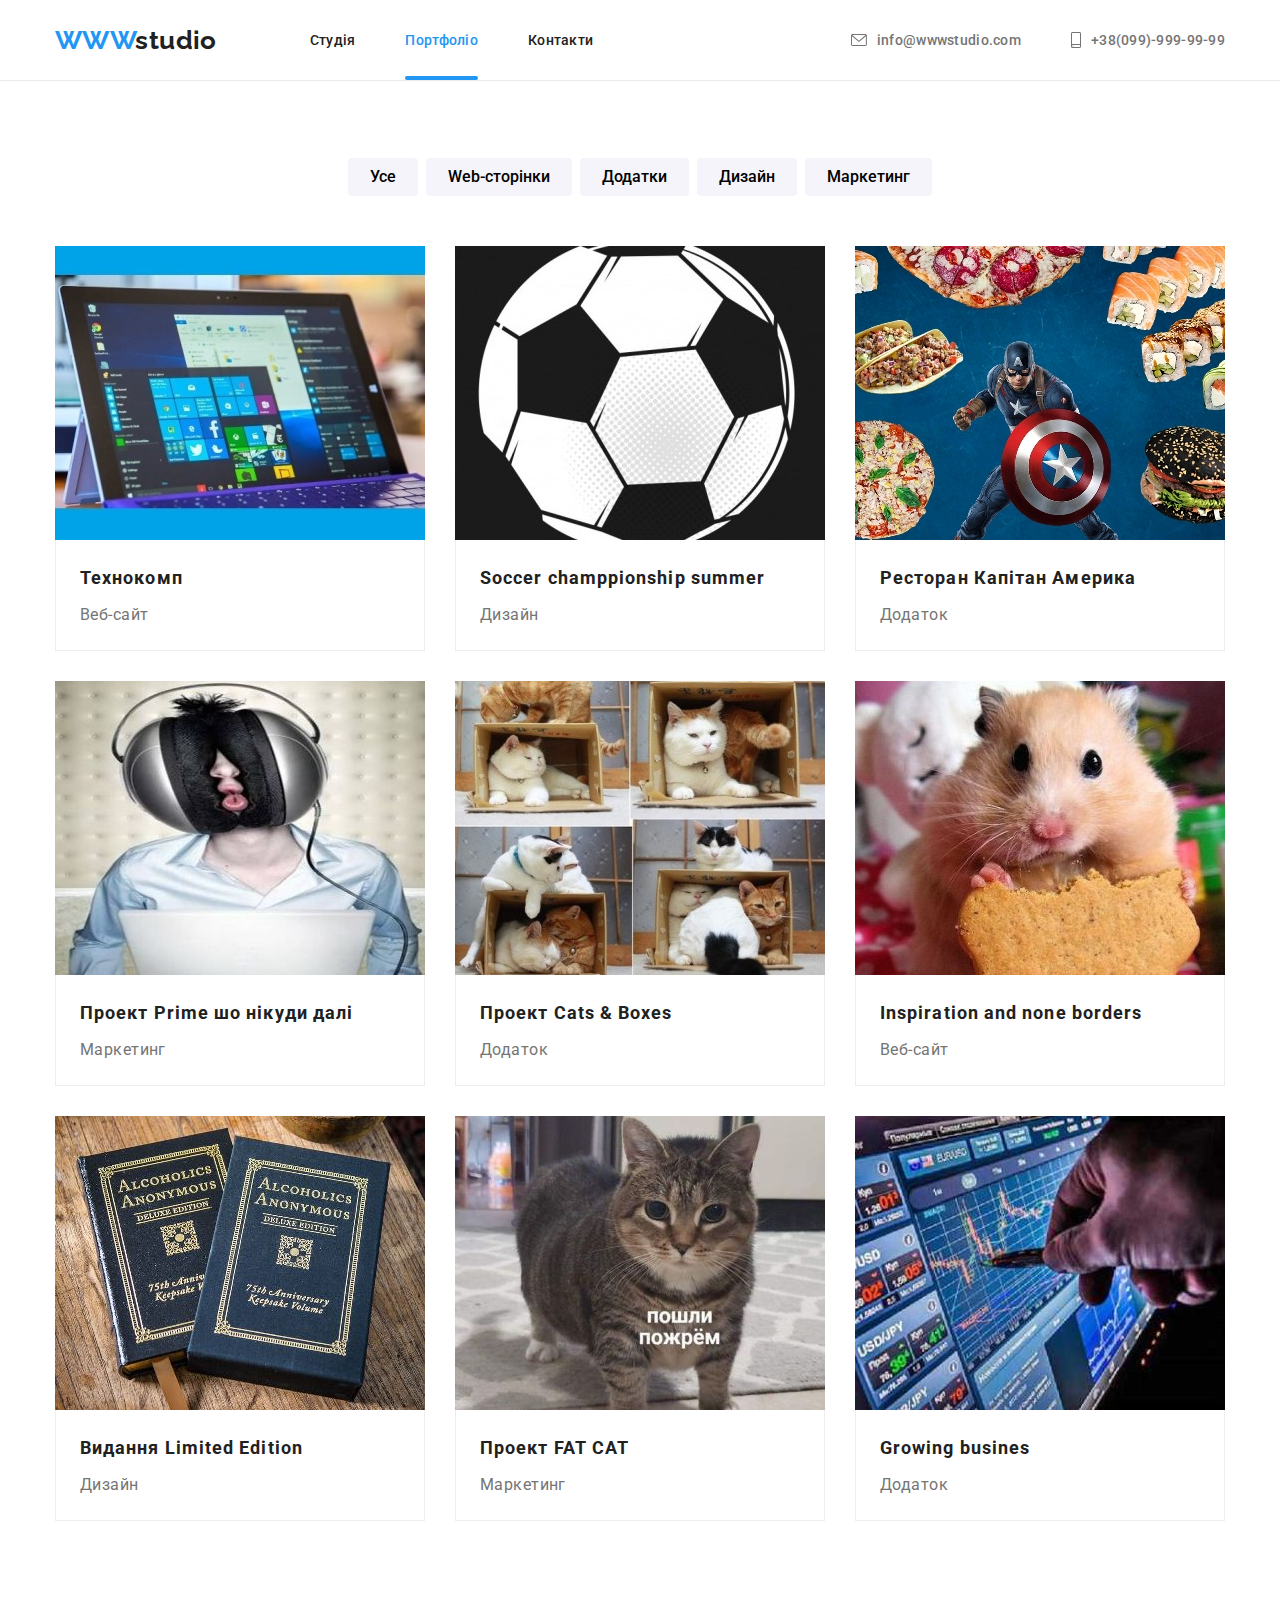
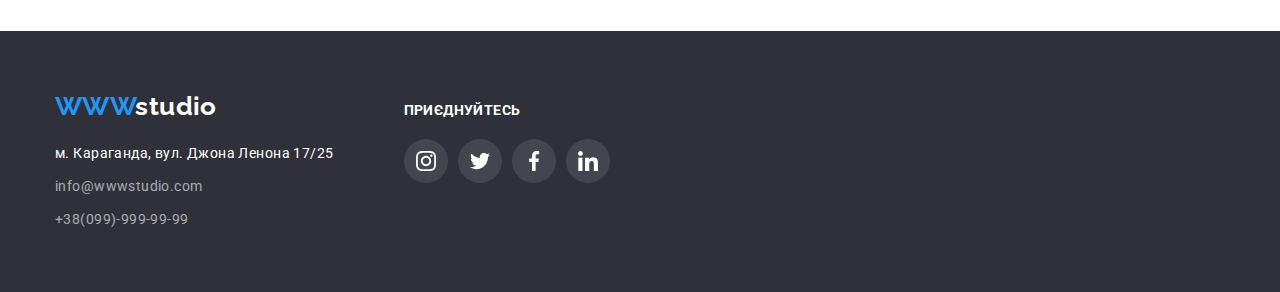
==== pages/portfolio.html @ 4b858033 "copy from homework 5" ====
<!DOCTYPE html>
<html lang="uk">

<head>
    <meta charset="UTF-8">
    <meta name="viewport" content="width=device-width, initial-scale=1.0">
    <link rel="stylesheet" href="https://cdnjs.cloudflare.com/ajax/libs/modern-normalize/1.0.0/modern-normalize.min.css">
    <link rel="preconnect" href="https://fonts.gstatic.com">
    <link href="https://fonts.googleapis.com/css2?family=Raleway:wght@700;900&family=Roboto:wght@400;500;700&display=swap"
        rel="stylesheet">
    <link rel="stylesheet" href="../css/styles.css">
    <title>Портфоліо</title>
</head>

<body>
    <!-- Шапка -->
    <div class="header-div">
        <header class="header container">
            <a class="logo" href="../index.html"><span>WWW</span>studio</a>
            <nav>
                <ul class="navigation">
                    <li><a href="../index.html">Студія</a></li>
                    <li><a href="./portfolio.html" class="selected-page">Портфоліо</a></li>
                    <li><a href="">Контакти</a></li>
                </ul>
            </nav>
            <ul class="header-contacts">
                <li>
                    <a href="mailto:info@wwwstudio.com">
                        <svg width="16" height="12">
                            <use href="../images/icons.svg#icon-email"></use>
                        </svg>
                        info@wwwstudio.com
                    </a>
                </li>
                <li>
                    <a href="tel:+38(099)-999-99-99">
                        <svg width="10" height="16">
                            <use href="../images/icons.svg#icon-smartphone"></use>
                        </svg>
                        +38(099)-999-99-99
                    </a>
                </li>
            </ul>
        </header>
    </div>

    <main>
        <!-- Приклади робіт-->
        <section class="container section-projects">
            <h2 class="visually-hidden">Приклади робіт</h2>
            <ul class="filter">
                <li><button type="button">Усе</button></li>
                <li><button type="button">Web-сторінки</button></li>
                <li><button type="button">Додатки</button></li>
                <li><button type="button">Дизайн</button></li>
                <li><button type="button">Маркетинг</button></li>
            </ul>
            <ul class="projects">
                <li>
                    <a href=""> 
                        <div class="info">
                            <img src="../images/portfolio-1.jpg" width="370" alt="Фото ноутбука">
                            <p>Технокомп це сучасний продукт призначений для розповсюдження коронавірусних інфекцій. Компанії
                                користуються цим продуктом для цифрового шпигунства, та атак на захищені сервери конкурентів Технокомп це сучасний продукт призначений для розповсюдження коронавірусних інфекцій. Компанії
                                користуються цим продуктом для цифрового шпигунства, та атак на захищені сервери конкурентів</p>
                        </div>
                        <div class="project-caption">
                            <h3>Технокомп</h3>
                            <p>Веб-сайт</p>
                        </div>
                    </a>
                </li>
                <li>
                    <a href="">
                        <div class="info">
                            <img src="../images/portfolio-2.jpg" width="370" alt="Постер чемпіонату 2020 з футбольним м’ячем">
                            <p>Технокомп це сучасний продукт призначений для розповсюдження коронавірусних інфекцій. Компанії
                                користуються цим продуктом для цифрового шпигунства, та атак на захищені сервери конкурентів</p>
                        </div>
                        <div class="project-caption">
                            <h3>Soccer champpionship summer</h3>
                            <p>Дизайн</p>
                        </div>
                    </a>
                </li>
                <li>
                    <a href="">
                        <div class="info">
                            <img src="../images/portfolio-3.jpg" width="370" alt="Фото Капітана Америка та смаколиків">
                            <p>Технокомп це сучасний продукт призначений для розповсюдження коронавірусних інфекцій. Компанії
                                користуються цим продуктом для цифрового шпигунства, та атак на захищені сервери конкурентів</p>
                        </div>
                        <div class="project-caption">
                            <h3>Ресторан Капітан Америка</h3>
                            <p>Додаток</p>
                        </div>
                    </a>
                </li>
                <li>
                    <a href="">
                        <div class="info">
                            <img src="../images/portfolio-4.jpg" width="370" alt="Фото хлопа затисненого в навушниках">
                            <p>Технокомп це сучасний продукт призначений для розповсюдження коронавірусних інфекцій. Компанії
                                користуються цим продуктом для цифрового шпигунства, та атак на захищені сервери конкурентів</p>
                        </div>
                        <div class="project-caption">
                            <h3>Проект Prime шо нікуди далі</h3>
                            <p>Маркетинг</p>
                        </div>
                    </a>
                </li>
                <li>
                    <a href="">
                        <div class="info">
                            <img src="../images/portfolio-5.jpg" width="370" alt="Фото коробок з котами">
                            <p>Технокомп це сучасний продукт призначений для розповсюдження коронавірусних інфекцій. Компанії
                                користуються цим продуктом для цифрового шпигунства, та атак на захищені сервери конкурентів</p>
                        </div>
                        <div class="project-caption">
                            <h3>Проект Cats & Boxes</h3>
                            <p>Додаток</p>
                        </div>
                    </a>
                </li>
                <li>
                    <a href="">
                        <div class="info">
                            <img src="../images/portfolio-6.jpg" width="370" alt="Фото хом’яка що їсть печиво">
                            <p>Технокомп це сучасний продукт призначений для розповсюдження коронавірусних інфекцій. Компанії
                                користуються цим продуктом для цифрового шпигунства, та атак на захищені сервери конкурентів</p>
                        </div>
                        <div class="project-caption">
                            <h3>Inspiration and none borders</h3>
                            <p>Веб-сайт</p>
                        </div>
                    </a>
                </li>
                <li>
                    <a href="">
                        <div class="info">
                            <img src="../images/portfolio-7.jpg" width="370" alt="Фото книжок з написом анонімні алкоголики">
                            <p>Технокомп це сучасний продукт призначений для розповсюдження коронавірусних інфекцій. Компанії
                                користуються цим продуктом для цифрового шпигунства, та атак на захищені сервери конкурентів</p>
                        </div>
                        <div class="project-caption">
                            <h3>Видання Limited Edition</h3>
                            <p>Дизайн</p>
                        </div>
                    </a>
                </li>
                <li>
                    <a href="">
                        <div class="info">
                            <img src="../images/portfolio-8.jpg" width="370" alt="Фото кота і напис пішли їсти">
                            <p>Технокомп це сучасний продукт призначений для розповсюдження коронавірусних інфекцій. Компанії
                                користуються цим продуктом для цифрового шпигунства, та атак на захищені сервери конкурентів</p>
                        </div>
                        <div class="project-caption">
                            <h3>Проект FAT CAT</h3>
                            <p>Маркетинг</p>
                        </div>
                    </a>
                </li>
                <li>
                    <a href="">
                        <div class="info">
                            <img src="../images/portfolio-9.jpg" width="370" alt="Фото екрану з графіками">
                            <p>Технокомп це сучасний продукт призначений для розповсюдження коронавірусних інфекцій. Компанії
                                користуються цим продуктом для цифрового шпигунства, та атак на захищені сервери конкурентів</p>
                        </div>
                        <div class="project-caption">
                            <h3>Growing busines</h3>
                            <p>Додаток</p>
                        </div>
                    </a>
                </li>
            </ul>
        </section>
    </main>

    <!-- Футер -->
    <div class="footer-div">
        <footer class="footer container">
            <div class="logo-addres">
                <a class="logo" href="../index.html"><span>WWW</span>studio</a>
                <address class="footer-address">
                    <a href="">м. Караганда, вул. Джона Ленона 17/25</a>
                    <a href="mailto:info@wwwstudio.com"> info@wwwstudio.com</a>
                    <a href="tel:+38(099)-999-99-99">+38(099)-999-99-99</a>
                </address>
            </div>
            <div>
                <h3>Приєднуйтесь</h3>
                <ul class="soucial-links">
                    <li>
                        <a href="">
                            <svg width="20" height="20">
                                <use href="../images/icons.svg#icon-instagram"></use>
                            </svg>
                        </a>
                    </li>
                    <li>
                        <a href="">
                            <svg width="20" height="20">
                                <use href="../images/icons.svg#icon-twitter"></use>
                            </svg>
                        </a>
                    </li>
                    <li>
                        <a href="">
                            <svg width="20" height="20">
                                <use href="../images/icons.svg#icon-facebook"></use>
                            </svg>
                        </a>
                    </li>
                    <li>
                        <a href="">
                            <svg width="20" height="20">
                                <use href="../images/icons.svg#icon-linkedin"></use>
                            </svg>
                        </a>
                    </li>
                </ul>
            </div>
        </footer>
    </div>
</body>

</html>
---- css/styles.css ----
/*
index.html
text colors:
    #212121 - main (nav, h, logo color2)
    #757575 - auxiliary (p, nav button adres/phone)
    #2196f3 - accent (logo color1, activ)
    #FFFFFF - footer h, footer logo color1, hero caption
    #FFFFFF 60%  - futer p
backgrunds colors:
    #FFFFFF - nav, cards
    #2196f3 - button
    #E5E5E5 - section
    #F5F4FA - section alternative
    #2F303A - footer: 

portfolio.html
text colors:
    #212121 - main (nav, h, logo color2, unhovered filters)
    #757575 - auxiliary (p, nav button adres/phone)
    #2196f3 - logo color1, activ nav
    #FFFFFF - footer h, footer logo color1, hovered filters
    #FFFFFF 60%  - futer p:
backgrunds colors:
    #FFFFFF - nav, cards
    #ECECEC -portfolio line "heder-section"
    #E5E5E5 - section
    #F5F4FA - unhovered filters
    #2196f3 - hovered filters
    #EEEEEE cards border
    #2F303A - footer: 

    add fonts
    font-family: 'Raleway', sans-serif;
    
*/

:root {
  --main-text-color: #212121;
  --auxiliary-text-color: #757575;
  --accent-color: #2196f3;
  --section-bg-color: #f5f4fa;
  --additional-color: #ffffff;
  --second-additional-color: rgba(255, 255, 255, 0.6);
  --unaccent-color: #afb1b8;
}

/* Basic teg-style settings*/
h1,
h2,
h3,
p {
  margin-top: 0;
  margin-bottom: 0;
}
ul {
  list-style: none;
  padding-left: 0;
  margin-top: 0;
  margin-bottom: 0;
}
a {
  text-decoration: none;
  color: inherit;
  display: block;
  /* background-color: red; */
}
button {
  text-decoration: none;
  border: none;
}
img {
  display: block;
  max-width: 100%;
  height: auto;
}
svg {
  display: block;
}
p {
  color: var(--auxiliary-text-color);
}
body {
  background-color: var(--additional-color);
  color: var(--main-text-color);

  font-family: 'Roboto', sans-serif;
  font-style: normal;
  font-weight: normal;
  font-size: 14px;
  line-height: 1.14;
  letter-spacing: 0.03em;
}

h2 {
  font-weight: 700;
  font-size: 36px;
  line-height: 1.17;
  text-align: center;
  margin-bottom: 50px;
}

/* Special teg-style settings*/

.visually-hidden {
  position: absolute;
  width: 1px;
  height: 1px;
  margin: -1px;
  border: 0;
  padding: 0;
  clip: rect(0 0 0 0);
  overflow: hidden;
}

/* containers */
.container {
  width: 1200px;
  padding-left: 15px;
  padding-right: 15px;
  margin: 0 auto;
}

/* logo*/
.logo span {
  color: var(--accent-color);
}

.logo {
  margin-right: 93px;
  font-family: Raleway;
  font-weight: 700;
  font-size: 26px;
  line-height: 1.19;
}
/* header navigation*/
.header-div {
  /* border-bottom: 1px solid #ececec; */
  box-shadow: 0px 1px 1px #ececec;
}
.header {
  display: flex;
  align-items: center;
}
.navigation {
  display: flex;
}
.navigation li:not(:last-child) {
  margin-right: 50px;
}
.header-contacts {
  display: flex;
  margin-left: auto;
}
.header-contacts li:not(:last-child) {
  margin-right: 50px;
}

.header-contacts svg {
  margin-right: 10px;
}
.navigation a,
.header-contacts a {
  position: relative;
  padding-top: 32px;
  padding-bottom: 32px;
  font-weight: 500;
  line-height: 1.17;
  letter-spacing: 0.02em;
  transition-duration: 250ms;
  transition-timing-function: cubic-bezier(0.4, 0, 0.2, 1);
}
.header-contacts a {
  color: var(--auxiliary-text-color);
  fill: currentColor;
  display: flex;
  align-items: center;
}
.navigation a:hover,
.navigation a:focus,
.header-contacts a:hover,
.header-contacts a:focus {
  color: var(--accent-color);
}

.selected-page {
  color: var(--accent-color);
  position: relative;
}
.selected-page::before {
  display: block;
  content: '';
  width: 100%;
  height: 4px;
  position: absolute;
  background-color: var(--accent-color);
  border-radius: 2px;
  bottom: 0;
  left: 0;
}

/* footer*/
.footer-div {
  background-color: #2f303a;
}
.logo-addres {
  margin-right: 70px;
}
.footer-address {
  display: flex;
  flex-direction: column;
  font-style: normal;
  line-height: 1.71;
}
.footer {
  display: flex;
  padding-top: 60px;
  padding-bottom: 60px;
  align-items: baseline;
  color: var(--additional-color);
}
.footer .logo {
  margin-bottom: 20px;
}
.footer a {
  width: fit-content;
}
.footer-address a:not(:first-child) {
  margin-top: 9px;
  color: var(--second-additional-color);
}
.footer h3 {
  margin-bottom: 20px;
  font-size: 14px;
  font-weight: 700;
  text-transform: uppercase;
}
.footer .soucial-links {
  display: flex;
}
.footer .soucial-links li:not(:last-child) {
  margin-right: 10px;
}
.footer .soucial-links a {
  width: 44px;
  height: 44px;
  display: flex;
  justify-content: center;
  align-items: center;
  border-radius: 50%;
  background-color: rgba(255, 255, 255, 0.1);
  fill: var(--additional-color);
  transition-duration: 250ms;
  transition-timing-function: cubic-bezier(0.4, 0, 0.2, 1);
}
.footer .soucial-links a:hover,
.footer .soucial-links a:focus {
  background-color: var(--accent-color);
  filter: drop-shadow(0px 4px 4px rgba(0, 0, 0, 0.25));
}

/*index.html main*/
.hero {
  background-image: linear-gradient(
      rgba(47, 48, 58, 0.4),
      rgba(47, 48, 58, 0.4)
    ),
    url('../images/hero.jpg');
  background-repeat: no-repeat;
  /* background-size: cover; */
  background-position: 50% 50%;
  text-align: center;
}
.hero-section {
  padding-top: 200px;
  padding-bottom: 200px;
}
.hero h1 {
  display: block;
  width: 630px;
  margin-bottom: 30px;
  margin-left: auto;
  margin-right: auto;

  color: var(--additional-color);
  font-weight: 900;
  font-size: 44px;
  line-height: 1.3636;
  text-align: center;
  letter-spacing: 0.06em;
  text-transform: uppercase;
}
.hero-button {
  display: inline-block;
  padding: 10px 32px;

  color: var(--additional-color);
  background-color: var(--accent-color);
  font-weight: 900;
  font-size: 16px;
  line-height: 1.875;
  text-align: center;
  letter-spacing: 0.06em;
  box-shadow: 0px 4px 4px rgba(0, 0, 0, 0.15);
  border-radius: 4px;
  transition-duration: 250ms;
  transition-timing-function: cubic-bezier(0.4, 0, 0.2, 1);
}
.hero-button:hover,
.hero-button:focus {
  background-color: #188ce8;
}
/* модалка */
.backdrop {
  position: fixed;
  top: 0;
  left: 0;
  width: 100%;
  height: 100%;

  opacity: 1;
  transition-duration: 250ms;
  transition-timing-function: cubic-bezier(0.4, 0, 0.2, 1);

  background-color: rgba(0, 0, 0, 0.2);
}
.backdrop.is-hidden {
  opacity: 0;
  pointer-events: none;
}

.modal {
  position: absolute;
  top: 50%;
  left: 50%;

  transform: translate(-50%, -50%) scale(1);
  transition-duration: 250ms;
  transition-timing-function: cubic-bezier(0.4, 0, 0.2, 1);

  height: 581px;
  width: 528px;
  background-color: var(--additional-color);
  padding: 40px;
  box-shadow: 0px 1px 3px rgba(0, 0, 0, 0.12), 0px 1px 1px rgba(0, 0, 0, 0.14),
    0px 2px 1px rgba(0, 0, 0, 0.2);
  border-radius: 4px;
}
.backdrop.is-hidden .modal {
  transform: translate(-50%, -200%) scale(0.2);
}

.modal button {
  position: absolute;
  top: 8px;
  right: 8px;
  display: flex;
  height: 30px;
  width: 30px;
  justify-content: center;
  align-items: center;

  background-color: var(--additional-color);
  border-radius: 50%;
  border: 1px solid rgba(0, 0, 0, 0.1);

  fill: #000000;
  transition-duration: 250ms;
  transition-timing-function: cubic-bezier(0.4, 0, 0.2, 1);
}

.modal > button:hover {
  fill: var(--accent-color);
}

.section-benefits {
  padding-top: 94px;
  padding-bottom: 94px;
}
.benefits {
  display: flex;
}
.benefits li:not(:last-child) {
  margin-right: 30px;
}

.benefits svg {
  width: 70px;
  height: 70px;
}
.benefits div {
  padding-top: 25px;
  padding-bottom: 25px;
  padding-left: 100px;
  padding-right: 100px;
  margin-bottom: 30px;

  background-color: var(--section-bg-color);
  border-radius: 4px;
}

.benefits h3 {
  margin-bottom: 10px;
  font-size: 14px;
  line-height: 1.17;
  font-weight: 700;
  text-transform: uppercase;
}
.benefits p {
  font-weight: 400;
  line-height: 1.71;
}
.section-spec-ion {
  padding-bottom: 94px;
}
.spec-ion {
  display: flex;
}
.spec-ion li:not(:last-child) {
  margin-right: 30px;
}
.spec-ion li {
  position: relative;
}
.spec-ion h3 {
  position: absolute;
  bottom: 0;
  left: 0;
  width: 100%;
  padding-top: 27px;
  padding-bottom: 27px;

  line-height: 1.17;
  font-weight: 700;
  text-transform: uppercase;
  text-align: center;
  color: var(--additional-color);
  background: rgba(47, 48, 58, 0.8);
}

.team-div {
  background-color: var(--section-bg-color);
}
.team-section {
  padding-top: 94px;
  padding-bottom: 94px;
}
.team {
  display: flex;
}
.team > li:not(:last-child) {
  margin-right: 30px;
}
.team > li {
  background-color: var(--additional-color);
  box-shadow: 0px 1px 3px rgba(0, 0, 0, 0.12), 0px 1px 1px rgba(0, 0, 0, 0.14),
    0px 2px 1px rgba(0, 0, 0, 0.2);
  border-radius: 0px 0px 4px 4px;
}
.card-caption {
  padding-top: 30px;
  padding-bottom: 30px;
  padding-right: 32px;
  padding-left: 32px;
}

.team h3 {
  margin-bottom: 10px;
  font-weight: 500;
  font-size: 16px;
  line-height: 1.19;
  text-align: center;
}
.team p {
  margin-bottom: 16px;
  font-weight: 400;
  font-size: 16px;
  line-height: 1.17;
  text-align: center;
}
.team .soucial-links {
  display: flex;
}
.team .soucial-links li:not(:last-child) {
  margin-right: 10px;
}
.team .soucial-links a {
  width: 44px;
  height: 44px;
  display: flex;
  justify-content: center;
  align-items: center;
  border-radius: 50%;

  fill: var(--unaccent-color);
  transition-duration: 250ms;
  transition-timing-function: cubic-bezier(0.4, 0, 0.2, 1);
}

.team .soucial-links a:hover,
.team .soucial-links a:focus {
  background-color: var(--accent-color);
  fill: var(--additional-color);
  filter: drop-shadow(0px 4px 4px rgba(0, 0, 0, 0.25));
}

.section-clients {
  padding-top: 94px;
  padding-bottom: 94px;
}
.clients {
  display: flex;
}

.clients li:not(:last-child) {
  margin-right: 30px;
}
.clients a {
  width: 170px;
  height: 90px;
  box-sizing: border-box;
  border-radius: 4px;
  display: flex;
  justify-content: center;
  align-items: center;
  border: 1px solid #afb1b8;

  fill: var(--unaccent-color);
  border: 1px solid var(--unaccent-color);
  transition-duration: 250ms;
  transition-timing-function: cubic-bezier(0.4, 0, 0.2, 1);
}

.clients a:hover,
.clients a:focus {
  fill: var(--accent-color);
  border: 1px solid var(--accent-color);
}

/*portfolio.html main*/
.filter {
  display: flex;
  justify-content: center;
  margin-bottom: 50px;
}
.filter li:not(:last-child) {
  margin-right: 8px;
}
.filter button {
  padding-top: 6px;
  padding-bottom: 6px;
  padding-left: 22px;
  padding-right: 22px;
  background-color: var(--section-bg-color);
  font-family: Roboto;
  font-weight: 500;
  font-size: 16px;
  line-height: 1.62;
  text-align: center;
  border-radius: 4px;
  border: none;
  transition-duration: 250ms;
  transition-timing-function: cubic-bezier(0.4, 0, 0.2, 1);
}
.filter button:hover,
.filter button:focus {
  color: var(--additional-color);
  background-color: var(--accent-color);
  box-shadow: 0px 3px 1px rgba(0, 0, 0, 0.1), 0px 1px 2px rgba(0, 0, 0, 0.08),
    0px 2px 2px rgba(0, 0, 0, 0.12);
}

.section-projects {
  padding-top: 78px;
  padding-bottom: 110px;
}
.projects {
  display: flex;
  flex-wrap: wrap;
}

.projects li:not(:nth-child(3n)) {
  margin-right: 30px;
}
.projects li:not(:nth-last-child(-n + 3)) {
  margin-bottom: 30px;
}
.projects h3 {
  margin-bottom: 4px;
  font-weight: 700;
  font-size: 18px;
  line-height: 2;
  letter-spacing: 0.06em;
}
.projects p {
  font-weight: 400;
  font-size: 16px;
  line-height: 1.87;
}
.project-caption {
  padding-top: 20px;
  padding-bottom: 20px;
  padding-left: 24px;
  padding-right: 24px;
  background: var(--additional-color);
  border-left: 1px solid #eeeeee;
  border-right: 1px solid #eeeeee;
  border-bottom: 1px solid #eeeeee;
  box-sizing: border-box;
}
.info {
  position: relative;
  overflow: hidden;
}
.info p {
  overflow: auto;
  position: absolute;
  width: 100%;
  height: 100%;
  bottom: -100%;
  left: 0;
  padding: 63px 24px;
  color: var(--additional-color);
  background-color: rgba(33, 150, 243, 0.9);
  font-weight: 400;
  font-size: 18px;
  line-height: 1.56;
  opacity: 0;
  transition-duration: 250ms;
  transition-timing-function: cubic-bezier(0.4, 0, 0.2, 1);
}

.projects a:hover,
.projects a:focus {
  box-shadow: 0px 1px 1px rgba(0, 0, 0, 0.12), 0px 4px 4px rgba(0, 0, 0, 0.06),
    1px 4px 6px rgba(0, 0, 0, 0.16);
}
.projects a:hover .info p,
.projects a:focus .info p {
  opacity: 1;
  bottom: 0%;
}
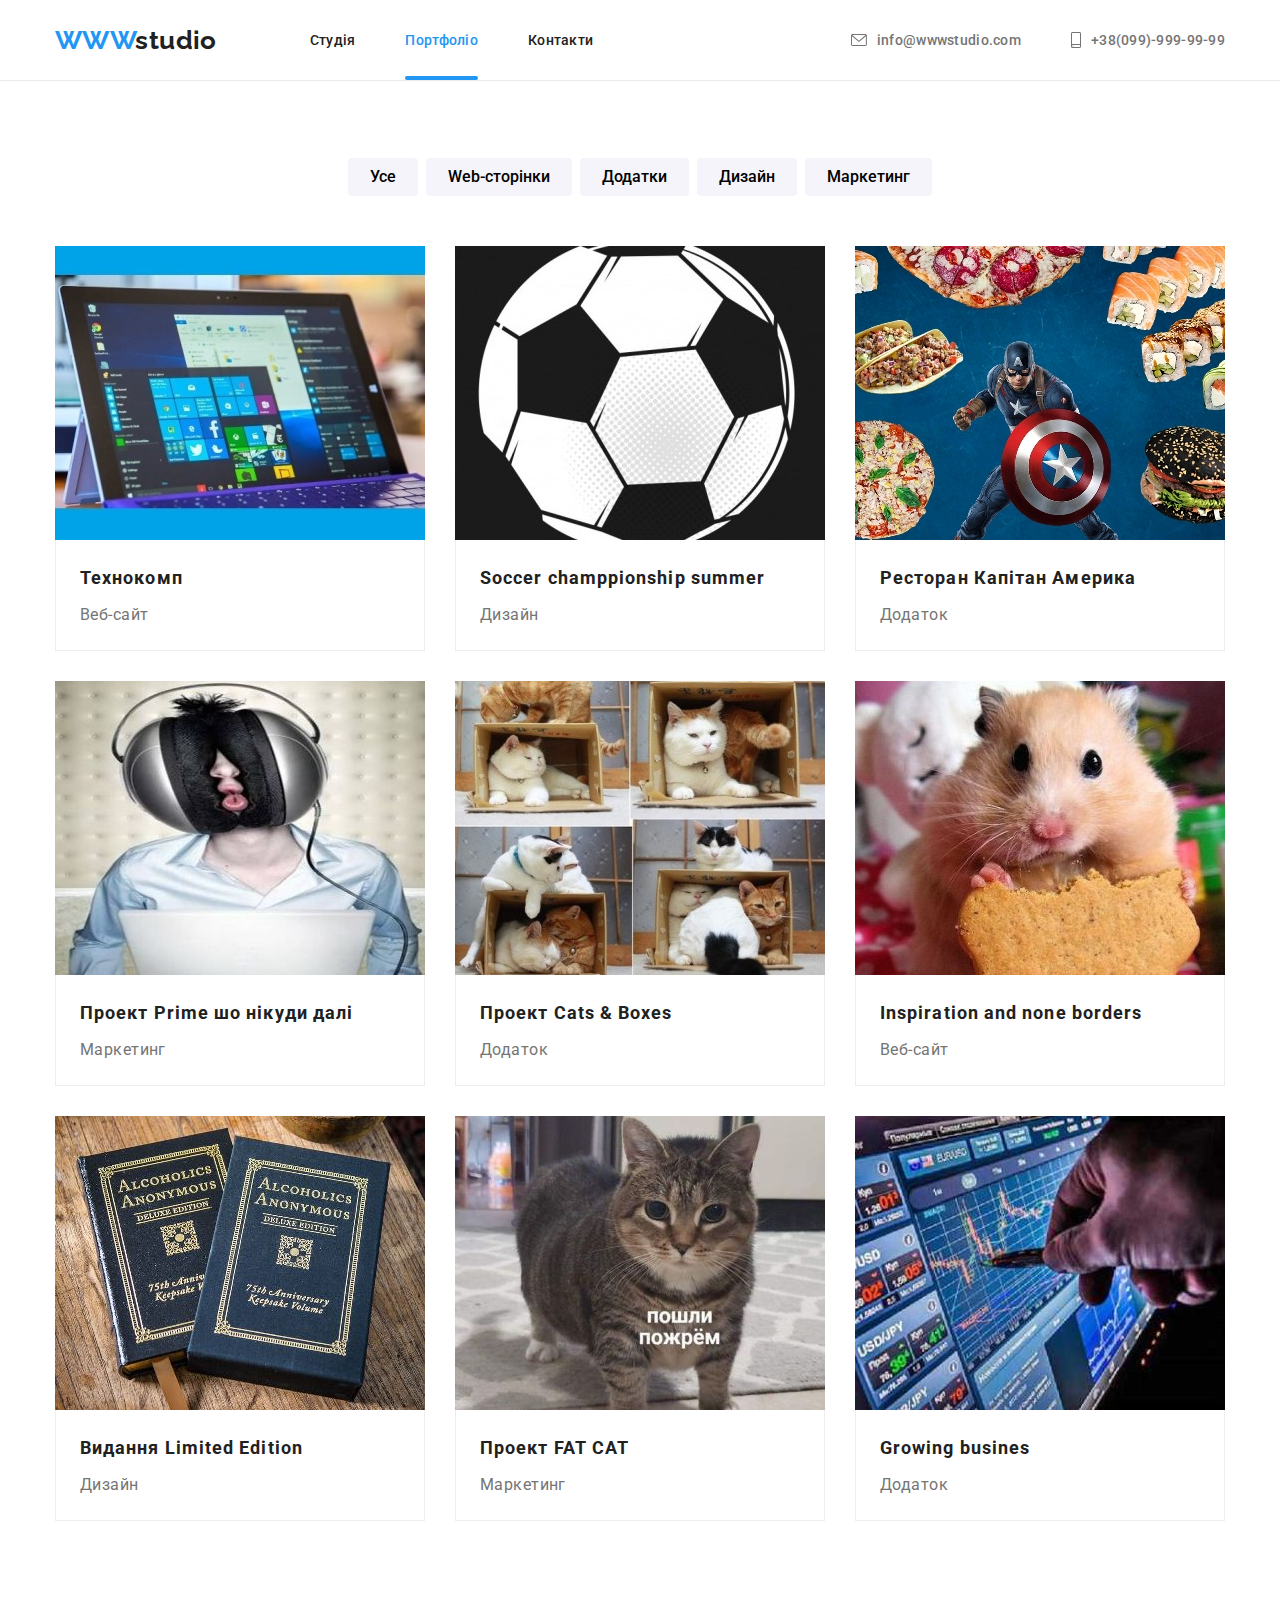
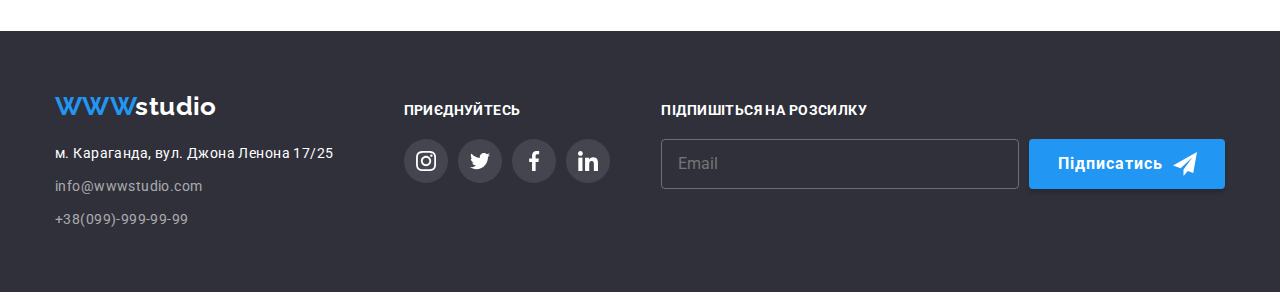
==== commit 15809623: "footer subscribe fix" ====
--- a/pages/portfolio.html
+++ b/pages/portfolio.html
@@ -190,7 +190,7 @@
                     <a href="tel:+38(099)-999-99-99">+38(099)-999-99-99</a>
                 </address>
             </div>
-            <div>
+            <div class="social">
                 <h3>Приєднуйтесь</h3>
                 <ul class="soucial-links">
                     <li>
@@ -222,6 +222,21 @@
                         </a>
                     </li>
                 </ul>
+            </div>
+            <div class="subscribe">
+                <h3>Підпишіться на розсилку</h3>
+                <form>
+                    <label>
+                        <input type="email" name="email" placeholder="Email">
+                    </label>
+                    <button type="submit">
+                        Підписатись
+                        <svg width="24" height="24">
+                            <use href="../images/icons.svg#icon-sending"></use>
+                        </svg>
+                    </button>
+            
+                </form>
             </div>
         </footer>
     </div>
--- a/css/styles.css
+++ b/css/styles.css
@@ -237,6 +237,9 @@
 .footer .soucial-links {
   display: flex;
 }
+.footer .social {
+  margin-right: auto;
+}
 .footer .soucial-links li:not(:last-child) {
   margin-right: 10px;
 }
@@ -258,6 +261,44 @@
   filter: drop-shadow(0px 4px 4px rgba(0, 0, 0, 0.25));
 }
 
+.footer input {
+  margin-right: 10px;
+  width: 358px;
+  height: 50px;
+  padding-left: 16px;
+  background-color: transparent;
+  color: inherit;
+  font-weight: 400;
+  font-size: 16px;
+  line-height: 1.25;
+  border: 1px solid rgba(255, 255, 255, 0.3);
+  border-radius: 4px;
+}
+
+.footer button {
+  display: flex;
+  align-items: center;
+  padding-top: 10px;
+  padding-bottom: 10px;
+  padding-right: 28px;
+  padding-left: 29px;
+  color: inherit;
+  fill: currentColor;
+  background-color: var(--accent-color);
+  box-shadow: 0px 4px 4px rgba(0, 0, 0, 0.15);
+  border-radius: 4px;
+  font-weight: 700;
+  font-size: 16px;
+  line-height: 1.88;
+  letter-spacing: 0.06em;
+}
+.footer form {
+  display: flex;
+  align-items: center;
+}
+.subscribe svg {
+  margin-left: 10px;
+}
 /*index.html main*/
 .hero {
   background-image: linear-gradient(
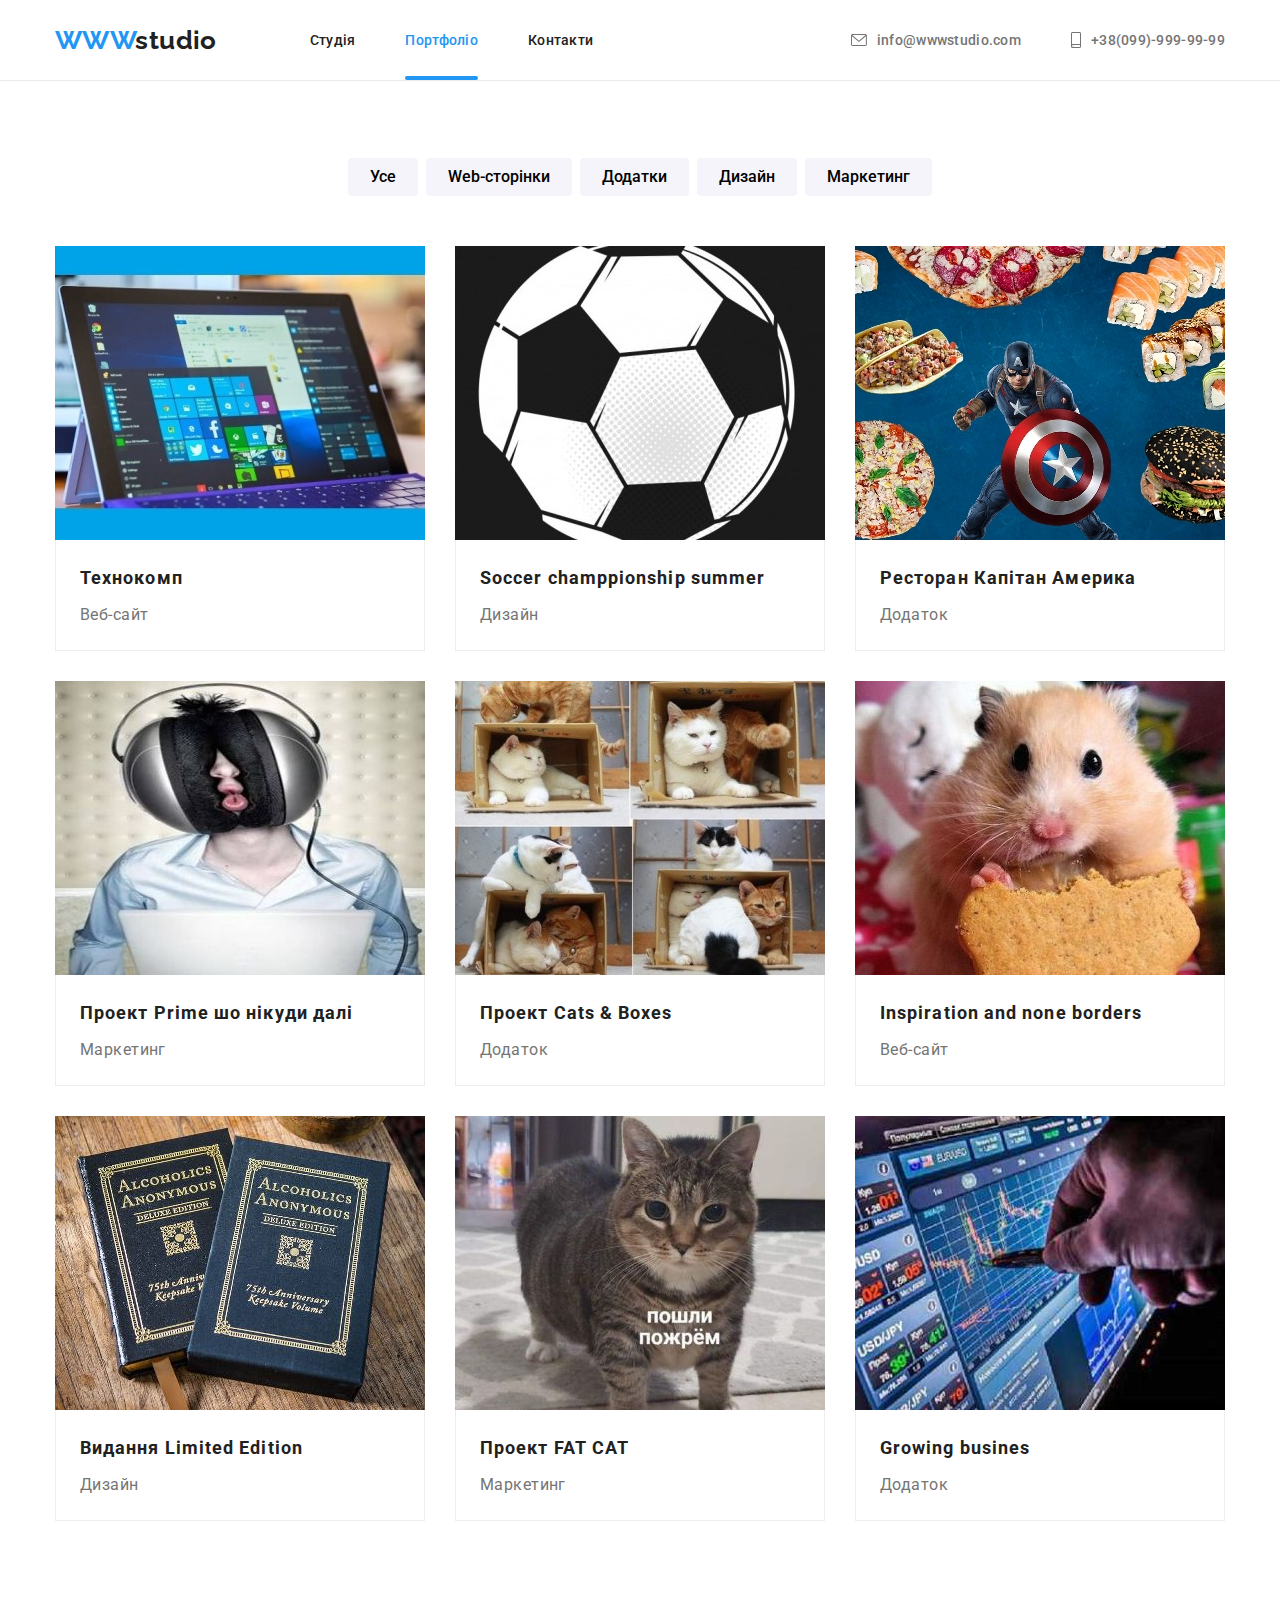
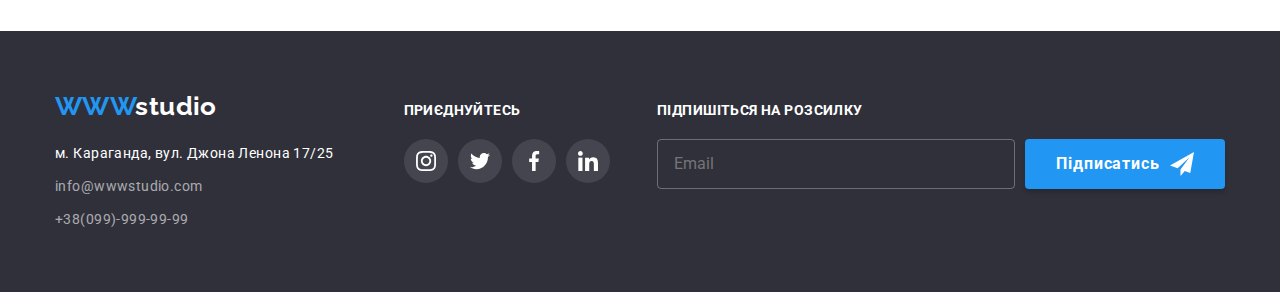
==== commit 036c4132: "fix bottom on transform" ====
--- a/pages/portfolio.html
+++ b/pages/portfolio.html
@@ -58,7 +58,7 @@
             </ul>
             <ul class="projects">
                 <li>
-                    <a href=""> 
+                    <a class="project" href=""> 
                         <div class="info">
                             <img src="../images/portfolio-1.jpg" width="370" alt="Фото ноутбука">
                             <p>Технокомп це сучасний продукт призначений для розповсюдження коронавірусних інфекцій. Компанії
@@ -72,7 +72,7 @@
                     </a>
                 </li>
                 <li>
-                    <a href="">
+                    <a class="project" href="">
                         <div class="info">
                             <img src="../images/portfolio-2.jpg" width="370" alt="Постер чемпіонату 2020 з футбольним м’ячем">
                             <p>Технокомп це сучасний продукт призначений для розповсюдження коронавірусних інфекцій. Компанії
@@ -85,7 +85,7 @@
                     </a>
                 </li>
                 <li>
-                    <a href="">
+                    <a class="project" href="">
                         <div class="info">
                             <img src="../images/portfolio-3.jpg" width="370" alt="Фото Капітана Америка та смаколиків">
                             <p>Технокомп це сучасний продукт призначений для розповсюдження коронавірусних інфекцій. Компанії
@@ -98,7 +98,7 @@
                     </a>
                 </li>
                 <li>
-                    <a href="">
+                    <a class="project" href="">
                         <div class="info">
                             <img src="../images/portfolio-4.jpg" width="370" alt="Фото хлопа затисненого в навушниках">
                             <p>Технокомп це сучасний продукт призначений для розповсюдження коронавірусних інфекцій. Компанії
@@ -111,7 +111,7 @@
                     </a>
                 </li>
                 <li>
-                    <a href="">
+                    <a class="project" href="">
                         <div class="info">
                             <img src="../images/portfolio-5.jpg" width="370" alt="Фото коробок з котами">
                             <p>Технокомп це сучасний продукт призначений для розповсюдження коронавірусних інфекцій. Компанії
@@ -124,7 +124,7 @@
                     </a>
                 </li>
                 <li>
-                    <a href="">
+                    <a class="project" href="">
                         <div class="info">
                             <img src="../images/portfolio-6.jpg" width="370" alt="Фото хом’яка що їсть печиво">
                             <p>Технокомп це сучасний продукт призначений для розповсюдження коронавірусних інфекцій. Компанії
@@ -137,7 +137,7 @@
                     </a>
                 </li>
                 <li>
-                    <a href="">
+                    <a class="project" href="">
                         <div class="info">
                             <img src="../images/portfolio-7.jpg" width="370" alt="Фото книжок з написом анонімні алкоголики">
                             <p>Технокомп це сучасний продукт призначений для розповсюдження коронавірусних інфекцій. Компанії
@@ -150,7 +150,7 @@
                     </a>
                 </li>
                 <li>
-                    <a href="">
+                    <a class="project" href="">
                         <div class="info">
                             <img src="../images/portfolio-8.jpg" width="370" alt="Фото кота і напис пішли їсти">
                             <p>Технокомп це сучасний продукт призначений для розповсюдження коронавірусних інфекцій. Компанії
@@ -163,7 +163,7 @@
                     </a>
                 </li>
                 <li>
-                    <a href="">
+                    <a class="project" href="">
                         <div class="info">
                             <img src="../images/portfolio-9.jpg" width="370" alt="Фото екрану з графіками">
                             <p>Технокомп це сучасний продукт призначений для розповсюдження коронавірусних інфекцій. Компанії
--- a/css/styles.css
+++ b/css/styles.css
@@ -277,11 +277,10 @@
 
 .footer button {
   display: flex;
+  justify-content: center;
   align-items: center;
-  padding-top: 10px;
-  padding-bottom: 10px;
-  padding-right: 28px;
-  padding-left: 29px;
+  padding: 10px;
+  min-width: 200px;
   color: inherit;
   fill: currentColor;
   background-color: var(--accent-color);
@@ -332,8 +331,8 @@
 }
 .hero-button {
   display: inline-block;
-  padding: 10px 32px;
-
+  padding: 10px;
+  min-width: 200px;
   color: var(--additional-color);
   background-color: var(--accent-color);
   font-weight: 900;
@@ -350,6 +349,171 @@
 .hero-button:focus {
   background-color: #188ce8;
 }
+
+.section-benefits {
+  padding-top: 94px;
+  padding-bottom: 94px;
+}
+.benefits {
+  display: flex;
+}
+.benefits li:not(:last-child) {
+  margin-right: 30px;
+}
+
+.benefits svg {
+  width: 70px;
+  height: 70px;
+}
+.benefits div {
+  padding-top: 25px;
+  padding-bottom: 25px;
+  padding-left: 100px;
+  padding-right: 100px;
+  margin-bottom: 30px;
+
+  background-color: var(--section-bg-color);
+  border-radius: 4px;
+}
+
+.benefits h3 {
+  margin-bottom: 10px;
+  font-size: 14px;
+  line-height: 1.17;
+  font-weight: 700;
+  text-transform: uppercase;
+}
+.benefits p {
+  font-weight: 400;
+  line-height: 1.71;
+}
+.section-spec-ion {
+  padding-bottom: 94px;
+}
+.spec-ion {
+  display: flex;
+}
+.spec-ion li:not(:last-child) {
+  margin-right: 30px;
+}
+.spec-ion li {
+  position: relative;
+}
+.spec-ion h3 {
+  position: absolute;
+  bottom: 0;
+  left: 0;
+  width: 100%;
+  padding-top: 27px;
+  padding-bottom: 27px;
+
+  line-height: 1.17;
+  font-weight: 700;
+  text-transform: uppercase;
+  text-align: center;
+  color: var(--additional-color);
+  background: rgba(47, 48, 58, 0.8);
+}
+
+.team-div {
+  background-color: var(--section-bg-color);
+}
+.team-section {
+  padding-top: 94px;
+  padding-bottom: 94px;
+}
+.team {
+  display: flex;
+}
+.team > li:not(:last-child) {
+  margin-right: 30px;
+}
+.team > li {
+  background-color: var(--additional-color);
+  box-shadow: 0px 1px 3px rgba(0, 0, 0, 0.12), 0px 1px 1px rgba(0, 0, 0, 0.14),
+    0px 2px 1px rgba(0, 0, 0, 0.2);
+  border-radius: 0px 0px 4px 4px;
+}
+.card-caption {
+  padding-top: 30px;
+  padding-bottom: 30px;
+  padding-right: 32px;
+  padding-left: 32px;
+}
+
+.team h3 {
+  margin-bottom: 10px;
+  font-weight: 500;
+  font-size: 16px;
+  line-height: 1.19;
+  text-align: center;
+}
+.team p {
+  margin-bottom: 16px;
+  font-weight: 400;
+  font-size: 16px;
+  line-height: 1.17;
+  text-align: center;
+}
+.team .soucial-links {
+  display: flex;
+}
+.team .soucial-links li:not(:last-child) {
+  margin-right: 10px;
+}
+.team .soucial-links a {
+  width: 44px;
+  height: 44px;
+  display: flex;
+  justify-content: center;
+  align-items: center;
+  border-radius: 50%;
+
+  fill: var(--unaccent-color);
+  transition-duration: 250ms;
+  transition-timing-function: cubic-bezier(0.4, 0, 0.2, 1);
+}
+
+.team .soucial-links a:hover,
+.team .soucial-links a:focus {
+  background-color: var(--accent-color);
+  fill: var(--additional-color);
+  filter: drop-shadow(0px 4px 4px rgba(0, 0, 0, 0.25));
+}
+
+.section-clients {
+  padding-top: 94px;
+  padding-bottom: 94px;
+}
+.clients {
+  display: flex;
+}
+
+.clients li:not(:last-child) {
+  margin-right: 30px;
+}
+.clients .client {
+  width: 170px;
+  height: 90px;
+  box-sizing: border-box;
+  border-radius: 4px;
+  display: flex;
+  justify-content: center;
+  align-items: center;
+  border: 1px solid #afb1b8;
+
+  fill: var(--unaccent-color);
+  border: 1px solid var(--unaccent-color);
+  transition-duration: 250ms;
+  transition-timing-function: cubic-bezier(0.4, 0, 0.2, 1);
+}
+
+.clients .client:hover,
+.clients .client:focus {
+  fill: var(--accent-color);
+  border: 1px solid var(--accent-color);
+}
+
 /* модалка */
 .backdrop {
   position: fixed;
@@ -390,7 +554,7 @@
   transform: translate(-50%, -200%) scale(0.2);
 }
 
-.modal button {
+.modal .close {
   position: absolute;
   top: 8px;
   right: 8px;
@@ -409,174 +573,39 @@
   transition-timing-function: cubic-bezier(0.4, 0, 0.2, 1);
 }
 
-.modal > button:hover {
+.modal > .close:hover {
   fill: var(--accent-color);
 }
-
-.section-benefits {
-  padding-top: 94px;
-  padding-bottom: 94px;
-}
-.benefits {
-  display: flex;
-}
-.benefits li:not(:last-child) {
-  margin-right: 30px;
-}
-
-.benefits svg {
-  width: 70px;
-  height: 70px;
-}
-.benefits div {
-  padding-top: 25px;
-  padding-bottom: 25px;
-  padding-left: 100px;
-  padding-right: 100px;
-  margin-bottom: 30px;
-
-  background-color: var(--section-bg-color);
+.modal-caption {
+  color: var(--main-text-color);
+  font-weight: 700;
+  font-size: 20px;
+  line-height: 1.15;
+  text-align: center;
+  margin-bottom: 12px;
+}
+.modal form {
+  display: flex;
+  flex-direction: column;
+}
+
+.modal .send {
+  text-align: center;
+  padding: 10px;
+  min-width: 200px;
+  color: var(--additional-color);
+  background-color: var(--accent-color);
+  box-shadow: 0px 4px 4px rgba(0, 0, 0, 0.15);
   border-radius: 4px;
-}
-
-.benefits h3 {
-  margin-bottom: 10px;
-  font-size: 14px;
-  line-height: 1.17;
-  font-weight: 700;
-  text-transform: uppercase;
-}
-.benefits p {
-  font-weight: 400;
-  line-height: 1.71;
-}
-.section-spec-ion {
-  padding-bottom: 94px;
-}
-.spec-ion {
-  display: flex;
-}
-.spec-ion li:not(:last-child) {
-  margin-right: 30px;
-}
-.spec-ion li {
-  position: relative;
-}
-.spec-ion h3 {
-  position: absolute;
-  bottom: 0;
-  left: 0;
-  width: 100%;
-  padding-top: 27px;
-  padding-bottom: 27px;
-
-  line-height: 1.17;
-  font-weight: 700;
-  text-transform: uppercase;
-  text-align: center;
-  color: var(--additional-color);
-  background: rgba(47, 48, 58, 0.8);
-}
-
-.team-div {
-  background-color: var(--section-bg-color);
-}
-.team-section {
-  padding-top: 94px;
-  padding-bottom: 94px;
-}
-.team {
-  display: flex;
-}
-.team > li:not(:last-child) {
-  margin-right: 30px;
-}
-.team > li {
-  background-color: var(--additional-color);
-  box-shadow: 0px 1px 3px rgba(0, 0, 0, 0.12), 0px 1px 1px rgba(0, 0, 0, 0.14),
-    0px 2px 1px rgba(0, 0, 0, 0.2);
-  border-radius: 0px 0px 4px 4px;
-}
-.card-caption {
-  padding-top: 30px;
-  padding-bottom: 30px;
-  padding-right: 32px;
-  padding-left: 32px;
-}
-
-.team h3 {
-  margin-bottom: 10px;
-  font-weight: 500;
+  font-weight: 700;
   font-size: 16px;
-  line-height: 1.19;
-  text-align: center;
-}
-.team p {
-  margin-bottom: 16px;
-  font-weight: 400;
-  font-size: 16px;
-  line-height: 1.17;
-  text-align: center;
-}
-.team .soucial-links {
-  display: flex;
-}
-.team .soucial-links li:not(:last-child) {
-  margin-right: 10px;
-}
-.team .soucial-links a {
-  width: 44px;
-  height: 44px;
-  display: flex;
-  justify-content: center;
-  align-items: center;
-  border-radius: 50%;
-
-  fill: var(--unaccent-color);
-  transition-duration: 250ms;
-  transition-timing-function: cubic-bezier(0.4, 0, 0.2, 1);
-}
-
-.team .soucial-links a:hover,
-.team .soucial-links a:focus {
-  background-color: var(--accent-color);
-  fill: var(--additional-color);
-  filter: drop-shadow(0px 4px 4px rgba(0, 0, 0, 0.25));
-}
-
-.section-clients {
-  padding-top: 94px;
-  padding-bottom: 94px;
-}
-.clients {
-  display: flex;
-}
-
-.clients li:not(:last-child) {
-  margin-right: 30px;
-}
-.clients a {
-  width: 170px;
-  height: 90px;
-  box-sizing: border-box;
-  border-radius: 4px;
-  display: flex;
-  justify-content: center;
-  align-items: center;
-  border: 1px solid #afb1b8;
-
-  fill: var(--unaccent-color);
-  border: 1px solid var(--unaccent-color);
-  transition-duration: 250ms;
-  transition-timing-function: cubic-bezier(0.4, 0, 0.2, 1);
-}
-
-.clients a:hover,
-.clients a:focus {
-  fill: var(--accent-color);
-  border: 1px solid var(--accent-color);
-}
-
+  line-height: 1.88;
+  letter-spacing: 0.06em;
+}
+.modal .send:hover,
+.modal .send:focus {
+  background-color: #188ce8;
+}
 /*portfolio.html main*/
 .filter {
   display: flex;
@@ -657,7 +686,8 @@
   position: absolute;
   width: 100%;
   height: 100%;
-  bottom: -100%;
+
+  transform: translateY(0);
   left: 0;
   padding: 63px 24px;
   color: var(--additional-color);
@@ -670,13 +700,13 @@
   transition-timing-function: cubic-bezier(0.4, 0, 0.2, 1);
 }
 
-.projects a:hover,
-.projects a:focus {
+.projects .project:hover,
+.projects .project:focus {
   box-shadow: 0px 1px 1px rgba(0, 0, 0, 0.12), 0px 4px 4px rgba(0, 0, 0, 0.06),
     1px 4px 6px rgba(0, 0, 0, 0.16);
 }
-.projects a:hover .info p,
-.projects a:focus .info p {
+.projects .project:hover .info p,
+.projects .project:focus .info p {
   opacity: 1;
-  bottom: 0%;
-}
+  transform: translateY(-100%);
+}
